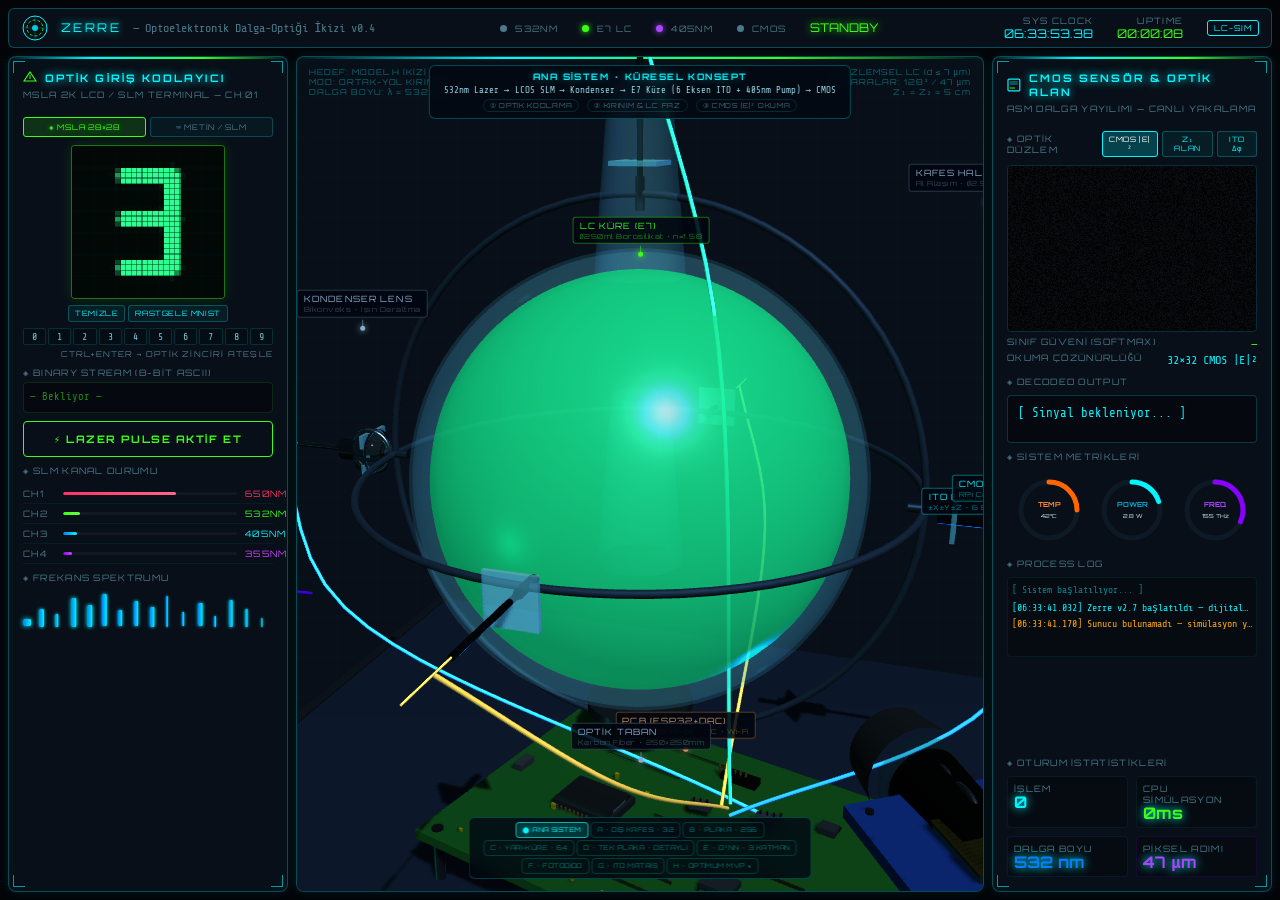
==== index.html @ 38918d10 "Release v0.4.0: ZERRE (Model H) wave-optics digital twin, PAT engine, and bilingual preprint" ====
<!DOCTYPE html>
<html lang="tr">
<head>
  <meta charset="UTF-8"/>
  <meta name="viewport" content="width=device-width, initial-scale=1.0"/>
  <title>ZERRE — Optofluidik AI İşlemci</title>

  <!-- Google Fonts -->
  <link rel="preconnect" href="https://fonts.googleapis.com"/>
  <link href="https://fonts.googleapis.com/css2?family=Orbitron:wght@400;500;700;900&family=Share+Tech+Mono&display=swap" rel="stylesheet"/>

  <!-- Three.js r128 — LOKAL -->
  <script src="js/three.min.js"></script>
  <!-- OrbitControls (Three.js eklentisi) -->
  <script>
    // OrbitControls — Three.js r128 uyumlu minimal sürüm (CDN yok, inline)
    // Kaynak: three.js/examples/js/controls/OrbitControls.js (lisans: MIT)
    THREE.OrbitControls=(function(){
      function OrbitControls(object,domElement){
        this.object=object;this.domElement=domElement;
        this.enabled=true;this.enableDamping=false;this.dampingFactor=0.05;
        this.minDistance=0;this.maxDistance=Infinity;this.enablePan=true;
        var scope=this,EPS=0.000001;
        var spherical=new THREE.Spherical(),sphericalDelta=new THREE.Spherical();
        var scale=1,panOffset=new THREE.Vector3(),zoomChanged=false;
        var rotateStart=new THREE.Vector2(),rotateEnd=new THREE.Vector2(),rotateDelta=new THREE.Vector2();
        var EPS2=0.000001;
        var target=new THREE.Vector3(),offset=new THREE.Vector3(),lastPosition=new THREE.Vector3(),lastQuaternion=new THREE.Quaternion();
        this.target=target;
        this.maxPolarAngle=Math.PI-EPS2;
        var quat=new THREE.Quaternion().setFromUnitVectors(object.up,new THREE.Vector3(0,1,0));
        var quatInverse=quat.clone().invert();
        var isMouseDown=false;
        domElement.addEventListener('mousedown',function(e){
          isMouseDown=true;
          rotateStart.set(e.clientX,e.clientY);
        });
        domElement.addEventListener('mousemove',function(e){
          if(!isMouseDown)return;
          rotateEnd.set(e.clientX,e.clientY);
          rotateDelta.subVectors(rotateEnd,rotateStart).multiplyScalar(0.005);
          sphericalDelta.theta-=rotateDelta.x;
          sphericalDelta.phi-=rotateDelta.y;
          rotateStart.copy(rotateEnd);
        });
        domElement.addEventListener('mouseup',function(){isMouseDown=false;});
        domElement.addEventListener('mouseleave',function(){isMouseDown=false;});
        domElement.addEventListener('touchstart',function(e){
          if(e.touches.length===1){isMouseDown=true;rotateStart.set(e.touches[0].clientX,e.touches[0].clientY);}
        },{passive:true});
        domElement.addEventListener('touchmove',function(e){
          if(!isMouseDown||e.touches.length!==1)return;
          rotateEnd.set(e.touches[0].clientX,e.touches[0].clientY);
          rotateDelta.subVectors(rotateEnd,rotateStart).multiplyScalar(0.005);
          sphericalDelta.theta-=rotateDelta.x;sphericalDelta.phi-=rotateDelta.y;
          rotateStart.copy(rotateEnd);
        },{passive:true});
        domElement.addEventListener('touchend',function(){isMouseDown=false;});
        domElement.addEventListener('wheel',function(e){
          e.preventDefault();
          scale*=e.deltaY>0?1.08:0.92;
        },{passive:false});
        this.update=function(){
          var position=scope.object.position;
          offset.copy(position).sub(target);
          offset.applyQuaternion(quat);
          spherical.setFromVector3(offset);
          if(scope.enableDamping){spherical.theta+=sphericalDelta.theta*scope.dampingFactor;spherical.phi+=sphericalDelta.phi*scope.dampingFactor;}
          else{spherical.theta+=sphericalDelta.theta;spherical.phi+=sphericalDelta.phi;}
          spherical.phi=Math.max(EPS,Math.min(scope.maxPolarAngle,spherical.phi));
          spherical.radius*=scale;
          spherical.radius=Math.max(scope.minDistance,Math.min(scope.maxDistance,spherical.radius));
          if(scope.enableDamping){sphericalDelta.theta*=(1-scope.dampingFactor);sphericalDelta.phi*=(1-scope.dampingFactor);}
          else{sphericalDelta.set(0,0,0);}
          scale=1;
          offset.setFromSpherical(spherical);
          offset.applyQuaternion(quatInverse);
          position.copy(target).add(offset);
          scope.object.lookAt(target);
          return false;
        };
        this.dispose=function(){};
      }
      return OrbitControls;
    })();
  </script>

  <!-- Anime.js 3.2.1 — LOKAL -->
  <script src="js/anime.min.js"></script>

  <!-- Kendi CSS -->
  <link rel="stylesheet" href="css/style.css?v=52"/>
</head>

<body>
  <!-- ════════════════════════════════════════════════════════
       ANA UYGULAMA KABI
  ═════════════════════════════════════════════════════════ -->
  <div id="app">

    <!-- ╔══════════════════════════════════════════════════╗
         ║              ÜST ÇUBUK (TOPBAR)                ║
         ╚══════════════════════════════════════════════════╝ -->
    <div id="topbar" style="opacity:0;">
      <!-- Sol: Logo -->
      <div class="flex items-center gap-3">
        <!-- Logo SVG -->
        <svg width="28" height="28" viewBox="0 0 28 28">
          <circle cx="14" cy="14" r="12" fill="none" stroke="#00f5ff" stroke-width="1"/>
          <circle cx="14" cy="14" r="8"  fill="none" stroke="#39ff14" stroke-width="0.8" stroke-dasharray="3 2"/>
          <circle cx="14" cy="14" r="3"  fill="#00f5ff" opacity="0.8"/>
          <line x1="2" y1="14" x2="26" y2="14" stroke="#00f5ff" stroke-width="0.5" opacity="0.4"/>
          <line x1="14" y1="2" x2="14" y2="26" stroke="#00f5ff" stroke-width="0.5" opacity="0.4"/>
        </svg>
        <span class="font-hud text-neonC text-xs tracking-widest" style="text-shadow:0 0 8px #00f5ff;">
          ZERRE
        </span>
        <span class="font-mono text-xs" style="color:#4a7a8a;">— Optoelektronik Dalga-Optiği İkizi v0.4</span>
      </div>

      <!-- Orta: Sistem Durumu -->
      <div class="flex items-center gap-6">
        <div class="flex items-center gap-2">
          <span class="status-dot active" id="status-slm"></span>
          <span class="hud-label">532nm</span>
        </div>
        <div class="flex items-center gap-2">
          <span class="status-dot active"></span>
          <span class="hud-label">E7 LC</span>
        </div>
        <div class="flex items-center gap-2">
          <span class="status-dot" style="background:#aa44ff;box-shadow:0 0 6px #aa44ff;"></span>
          <span class="hud-label">405nm</span>
        </div>
        <div class="flex items-center gap-2">
          <span class="status-dot active" id="status-cmos"></span>
          <span class="hud-label">CMOS</span>
        </div>
        <span class="font-hud text-xs" style="color:#39ff14; text-shadow:0 0 8px #39ff14;" id="status-text">STANDBY</span>
      </div>

      <!-- Sağ: Saat & Uptime -->
      <div class="flex items-center gap-6">
        <div class="text-right">
          <div class="hud-label">SYS CLOCK</div>
          <div class="font-hud text-xs text-neonC" id="sys-time">--:--:--.--</div>
        </div>
        <div class="text-right">
          <div class="hud-label">UPTIME</div>
          <div class="font-hud text-xs" style="color:#39ff14;" id="uptime">00:00:00</div>
        </div>
        <div class="kbd-indicator text-neonC" id="sim-badge">LC-SIM</div>
      </div>
    </div><!-- /topbar -->


    <!-- ╔══════════════════════════════════════════════════╗
         ║           SOL PANEL — GİRİŞ / INPUT            ║
         ╚══════════════════════════════════════════════════╝ -->
    <div id="left-panel" class="panel">
      <div class="corner-deco tl"></div><div class="corner-deco tr"></div>
      <div class="corner-deco bl"></div><div class="corner-deco br"></div>

      <!-- ── Başlık ── -->
      <div class="ui-card" style="opacity:0;">
        <div class="flex items-center gap-2 mb-1">
          <svg width="14" height="14" viewBox="0 0 14 14">
            <polygon points="7,1 13,10 1,10" fill="none" stroke="#39ff14" stroke-width="1.2"/>
            <line x1="7" y1="4" x2="7" y2="8" stroke="#39ff14" stroke-width="1"/>
          </svg>
          <span class="hud-title">Optik Giriş Kodlayıcı</span>
        </div>
        <div class="hud-label">mSLA 2K LCD / SLM TERMINAL — CH:01</div>
        <div class="laser-line-ui mt-2" id="laser-line-left" style="opacity:0;"></div>
      </div>

      <!-- ── mSLA 28×28 Çizim & Metin Giriş Alanı ── -->
      <div class="ui-card" style="opacity:0;">
        <div class="mode-tabs">
          <button class="mode-tab active" data-mode="lcd" onclick="ZerreApp.setInputMode('lcd')">◈ mSLA 28×28</button>
          <button class="mode-tab" data-mode="text" onclick="ZerreApp.setInputMode('text')">⌨ METİN / SLM</button>
        </div>

        <!-- Sekme 1: 28×28 mSLA LCD Rakam Çizim Matrisi -->
        <div id="lcd-mode-box">
          <div class="lcd-pad-wrap">
            <canvas id="lcd-canvas" width="140" height="140" title="Fareyle rakam çizin"></canvas>
            <div class="mini-btn-row">
              <button class="mini-btn" onclick="ZerreApp.clearPad()">TEMİZLE</button>
              <button class="mini-btn" onclick="ZerreApp.loadSampleDigit(null)">RASTGELE MNIST</button>
            </div>
            <div class="digit-grid" title="Gerçek MNIST test örneği yükle">
              <button class="digit-btn" onclick="ZerreApp.loadSampleDigit(0)">0</button>
              <button class="digit-btn" onclick="ZerreApp.loadSampleDigit(1)">1</button>
              <button class="digit-btn" onclick="ZerreApp.loadSampleDigit(2)">2</button>
              <button class="digit-btn" onclick="ZerreApp.loadSampleDigit(3)">3</button>
              <button class="digit-btn" onclick="ZerreApp.loadSampleDigit(4)">4</button>
              <button class="digit-btn" onclick="ZerreApp.loadSampleDigit(5)">5</button>
              <button class="digit-btn" onclick="ZerreApp.loadSampleDigit(6)">6</button>
              <button class="digit-btn" onclick="ZerreApp.loadSampleDigit(7)">7</button>
              <button class="digit-btn" onclick="ZerreApp.loadSampleDigit(8)">8</button>
              <button class="digit-btn" onclick="ZerreApp.loadSampleDigit(9)">9</button>
            </div>
          </div>
        </div>

        <!-- Sekme 2: Klasik Metin / SLM Girişi -->
        <div id="text-mode-box" style="display:none;">
          <div class="hud-label mb-2">▶ VERİ PAKETİ / UTF-8 STREAM</div>
          <textarea
            id="prompt-input"
            class="terminal-area"
            rows="5"
            placeholder="Veriyi buraya girin... (Ctrl+Enter ile gönder)"
            spellcheck="false"
          ></textarea>
        </div>
        <div class="hud-label mt-1 text-right" style="font-size:0.5rem;">Ctrl+Enter → Optik Zinciri Ateşle</div>
      </div>

      <!-- ── Binary Çıktı ── -->
      <div class="ui-card" style="opacity:0;">
        <div class="hud-label mb-1">◈ BINARY STREAM (8-BİT ASCII)</div>
        <div class="binary-stream" id="binary-output">— Bekliyor —</div>
      </div>

      <!-- ── Ateşle Butonu ── -->
      <div class="ui-card" style="opacity:0;">
        <button class="btn-fire" id="fire-btn">
          <span>⚡ LAZER PULSE AKTİF ET</span>
        </button>
      </div>

      <!-- ── Kanal Durumu ── -->
      <div class="ui-card" style="opacity:0;">
        <div class="hud-label mb-2">◈ SLM KANAL DURUMU</div>
        <div id="channel-list">
          <!-- CH 1 — Kırmızı -->
          <div class="channel-row">
            <span class="hud-label" style="width:32px;">CH1</span>
            <div class="channel-bar-wrap">
              <div class="channel-bar-fill" style="width:0%;background:linear-gradient(90deg,#ff3366,#ff6688);"></div>
            </div>
            <span class="hud-label" style="width:28px; text-align:right; color:#ff3366;">650nm</span>
          </div>
          <!-- CH 2 — Yeşil -->
          <div class="channel-row">
            <span class="hud-label" style="width:32px;">CH2</span>
            <div class="channel-bar-wrap">
              <div class="channel-bar-fill" style="width:0%;background:linear-gradient(90deg,#39ff14,#66ff44);"></div>
            </div>
            <span class="hud-label" style="width:28px; text-align:right; color:#39ff14;">532nm</span>
          </div>
          <!-- CH 3 — Mavi -->
          <div class="channel-row">
            <span class="hud-label" style="width:32px;">CH3</span>
            <div class="channel-bar-wrap">
              <div class="channel-bar-fill" style="width:0%;background:linear-gradient(90deg,#0080ff,#00f5ff);"></div>
            </div>
            <span class="hud-label" style="width:28px; text-align:right; color:#00f5ff;">405nm</span>
          </div>
          <!-- CH 4 — Mor -->
          <div class="channel-row">
            <span class="hud-label" style="width:32px;">CH4</span>
            <div class="channel-bar-wrap">
              <div class="channel-bar-fill" style="width:0%;background:linear-gradient(90deg,#8800ff,#cc44ff);"></div>
            </div>
            <span class="hud-label" style="width:28px; text-align:right; color:#cc44ff;">355nm</span>
          </div>
        </div>
      </div><!-- /kanal -->

      <!-- ── Dalga Barları (EQ) ── -->
      <div class="ui-card" style="opacity:0;">
        <div class="hud-label mb-2">◈ FREKANS SPEKTRUMU</div>
        <div class="flex gap-1 items-end" style="height:36px;">
          <!-- 16 adet wave bar -->
          <div class="wave-bar flex-1" style="height:20%;"></div>
          <div class="wave-bar flex-1" style="height:50%;"></div>
          <div class="wave-bar flex-1" style="height:35%;"></div>
          <div class="wave-bar flex-1" style="height:80%;"></div>
          <div class="wave-bar flex-1" style="height:60%;"></div>
          <div class="wave-bar flex-1" style="height:90%;"></div>
          <div class="wave-bar flex-1" style="height:45%;"></div>
          <div class="wave-bar flex-1" style="height:70%;"></div>
          <div class="wave-bar flex-1" style="height:55%;"></div>
          <div class="wave-bar flex-1" style="height:85%;"></div>
          <div class="wave-bar flex-1" style="height:40%;"></div>
          <div class="wave-bar flex-1" style="height:65%;"></div>
          <div class="wave-bar flex-1" style="height:30%;"></div>
          <div class="wave-bar flex-1" style="height:75%;"></div>
          <div class="wave-bar flex-1" style="height:50%;"></div>
          <div class="wave-bar flex-1" style="height:25%;"></div>
        </div>
      </div><!-- /wave bars -->

    </div><!-- /left-panel -->


    <!-- ╔══════════════════════════════════════════════════╗
         ║         MERKEZ SAHNE — THREE.JS                ║
         ╚══════════════════════════════════════════════════╝ -->
    <div id="center-stage" class="panel" style="opacity:0;">

      <!-- Three.js renderer buraya eklenir (scene.js içinden) -->

      <!-- Aktif Senaryo ve Optik Sinyal Akışı Şeridi -->
      <div id="stage-banner">
        <div id="stage-banner-title">ANA SİSTEM · KÜRESEL KONSEPT</div>
        <div id="stage-banner-flow">532nm Lazer → LCOS SLM → Kondenser → E7 Küre (6 Eksen ITO + 405nm Pump) → CMOS</div>
        <div class="pipeline-steps">
          <span class="pipe-step" id="stage-step-1">① OPTİK KODLAMA</span>
          <span class="pipe-step" id="stage-step-2">② KIRINIM &amp; LC FAZ</span>
          <span class="pipe-step" id="stage-step-3">③ CMOS |E|² OKUMA</span>
        </div>
      </div>

      <!-- HUD Katmanları -->
      <div class="scene-hud top-left">
        <div>HEDEF: MODEL H İKİZİ</div>
        <div>MOD: ORTAK-YOL KIRINIM</div>
        <div>DALGA BOYU: λ = 532 nm</div>
      </div>
      <div class="scene-hud top-right">
        <div>DÜZLEMSEL LC (d ≤ 7 µm)</div>
        <div>İZGARALAR: 128² / 47 µm</div>
        <div>Z₁ = Z₂ = 5 cm</div>
      </div>
      <div class="scene-hud bot-left">
        <div>⬤ 532nm INPUT  ← [LC-FLASK] →  OUTPUT ⬤</div>
        <div style="color:#aa44ff;">▲ 405nm PUMP (Freedericksz)</div>
        <div style="color:#39ff14;">SLM → [E7 LC] → CMOS</div>
      </div>
      <div class="scene-hud bot-right">
        <div>CAM: ORBIT FREE</div>
        <div>FPS: — </div>
      </div>

      <!-- Çarpraz çizgi dekor -->
      <svg style="position:absolute;top:0;left:0;width:100%;height:100%;pointer-events:none;opacity:0.07;" xmlns="http://www.w3.org/2000/svg">
        <defs>
          <pattern id="grid" width="40" height="40" patternUnits="userSpaceOnUse">
            <path d="M 40 0 L 0 0 0 40" fill="none" stroke="#00f5ff" stroke-width="0.5"/>
          </pattern>
        </defs>
        <rect width="100%" height="100%" fill="url(#grid)"/>
      </svg>

      <!-- Bileşen Etiket Katmanı -->
      <div id="label-layer"></div>
      <button id="label-toggle" onclick="ZerreScene.toggleLabels()">ETİKETLER ⊙</button>

      <!-- ── Elektrot Öneri Seçici ── -->
      <div id="proposal-panel">
        <button class="prop-btn active" onclick="ZerreScene.setProposal(0)">⬤ ANA SİSTEM</button>
        <button class="prop-btn"        onclick="ZerreScene.setProposal(1)">A · DIŞ KAFES · 32</button>
        <button class="prop-btn"        onclick="ZerreScene.setProposal(2)">B · PLAKA · 256</button>
        <button class="prop-btn"        onclick="ZerreScene.setProposal(3)">C · YARI-KÜRE · 64</button>
        <button class="prop-btn"        onclick="ZerreScene.setProposal(4)">D · TEK PLAKA · DETAYLI</button>
        <button class="prop-btn"        onclick="ZerreScene.setProposal(5)">E · D²NN · 3 KATMAN</button>
        <button class="prop-btn"        onclick="ZerreScene.setProposal(6)">F · FOTODİOD</button>
        <button class="prop-btn"        onclick="ZerreScene.setProposal(7)">G · ITO MATRİS</button>
        <button class="prop-btn"        onclick="ZerreScene.setProposal(8)">H · OPTİMUM MVP ★</button>
      </div>

      <!-- ── Aktif Öneri Bilgi Kartı ── -->
      <div id="proposal-info" style="opacity:0; pointer-events:none;">

        <!-- Kart A -->
        <div class="prop-info-card" style="display:none;">
          <div class="prop-info-title">ÖNERİ A — Dış Kafes Dizisi</div>
          <div class="prop-info-row">
            <span class="prop-info-key">Elektrot Sayısı</span>
            <span class="prop-info-val v-cyan">32 — Fibonacci Dizilimi</span>
          </div>
          <div class="prop-info-row">
            <span class="prop-info-key">Malzeme</span>
            <span class="prop-info-val">ITO Kaplı Cam Çubuk</span>
          </div>
          <div class="prop-info-row">
            <span class="prop-info-key">Uzaklık</span>
            <span class="prop-info-val">r = 2.85 (küre dışı)</span>
          </div>
          <div class="prop-info-row">
            <span class="prop-info-key">Avantaj</span>
            <span class="prop-info-val v-green">Küreyi değiştirmez</span>
          </div>
          <div class="prop-info-row">
            <span class="prop-info-key">Alan Verimliliği</span>
            <span class="prop-info-val v-orange">~%40 (hava boşluğu)</span>
          </div>
          <div class="prop-info-row">
            <span class="prop-info-key">Üretim</span>
            <span class="prop-info-val v-green">Hemen uygulanabilir</span>
          </div>
        </div>

        <!-- Kart B -->
        <div class="prop-info-card" style="display:none;">
          <div class="prop-info-title">ÖNERİ B — Düzlem Paralel Plaka</div>
          <div class="prop-info-row">
            <span class="prop-info-key">Elektrot Sayısı</span>
            <span class="prop-info-val v-cyan">256 — 16×16 Matris</span>
          </div>
          <div class="prop-info-row">
            <span class="prop-info-key">Teknoloji</span>
            <span class="prop-info-val">ITO Sputter · LCD Fabrikasyonu</span>
          </div>
          <div class="prop-info-row">
            <span class="prop-info-key">LC Boşluğu</span>
            <span class="prop-info-val">7 mm — Glass Spacer</span>
          </div>
          <div class="prop-info-row">
            <span class="prop-info-key">Avantaj</span>
            <span class="prop-info-val v-green">Üretilebilir · Test edilmiş</span>
          </div>
          <div class="prop-info-row">
            <span class="prop-info-key">Dezavantaj</span>
            <span class="prop-info-val v-orange">3D optik kaos azalır</span>
          </div>
          <div class="prop-info-row">
            <span class="prop-info-key">Hedef</span>
            <span class="prop-info-val v-green">Faz 1 prototip</span>
          </div>
        </div>

        <!-- Kart C -->
        <div class="prop-info-card" style="display:none;">
          <div class="prop-info-title">ÖNERİ C — Yarı-Küre Kase</div>
          <div class="prop-info-row">
            <span class="prop-info-key">Elektrot Sayısı</span>
            <span class="prop-info-val v-cyan">64 — 8×8 Alt Matris</span>
          </div>
          <div class="prop-info-row">
            <span class="prop-info-key">Çerçeve</span>
            <span class="prop-info-val">Flex PCB Şerit</span>
          </div>
          <div class="prop-info-row">
            <span class="prop-info-key">Üst Referans</span>
            <span class="prop-info-val">Düz ITO Cam</span>
          </div>
          <div class="prop-info-row">
            <span class="prop-info-key">Avantaj</span>
            <span class="prop-info-val v-green">3D + Piksel Hibrit</span>
          </div>
          <div class="prop-info-row">
            <span class="prop-info-key">Optik Kaos</span>
            <span class="prop-info-val v-green">Korunuyor</span>
          </div>
          <div class="prop-info-row">
            <span class="prop-info-key">Hedef</span>
            <span class="prop-info-val v-green">Faz 2 — En iyi uzlaşma</span>
          </div>
        </div>

        <!-- Kart D -->
        <div class="prop-info-card" style="display:none;">
          <div class="prop-info-title">ÖNERİ D — Tek Plaka Detaylı</div>
          <div class="prop-info-row">
            <span class="prop-info-key">Alt Cam</span>
            <span class="prop-info-val v-cyan">Borofloat 33 · 70×70×1.1mm</span>
          </div>
          <div class="prop-info-row">
            <span class="prop-info-key">ITO Kaplama</span>
            <span class="prop-info-val v-cyan">100nm Sputter · 16×16 Matris</span>
          </div>
          <div class="prop-info-row">
            <span class="prop-info-key">LC Katmanı</span>
            <span class="prop-info-val v-green">Merck E7 · 7μm · Δn=0.225</span>
          </div>
          <div class="prop-info-row">
            <span class="prop-info-key">Hizalama</span>
            <span class="prop-info-val">Nissan SE-7492 · 50nm PI</span>
          </div>
          <div class="prop-info-row">
            <span class="prop-info-key">Spacer</span>
            <span class="prop-info-val">SiO₂ Boncuk · Ø7μm</span>
          </div>
          <div class="prop-info-row">
            <span class="prop-info-key">Sürücü</span>
            <span class="prop-info-val v-copper">ESP32 + MCP4728×4 · I²C</span>
          </div>
          <div class="prop-info-row">
            <span class="prop-info-key">Maliyet</span>
            <span class="prop-info-val v-green">∼300 USD · Faz 1</span>
          </div>
        </div>

        <!-- Kart E -->
        <div class="prop-info-card" style="display:none;">
          <div class="prop-info-title">ÖNERİ E — Çok Katmanlı D²NN</div>
          <div class="prop-info-row">
            <span class="prop-info-key">Katman Sayısı</span>
            <span class="prop-info-val v-cyan">3 × LC Plaka · 256 px/kat</span>
          </div>
          <div class="prop-info-row">
            <span class="prop-info-key">Fresnel Aralık</span>
            <span class="prop-info-val">30mm · z=d²/λ · λ=532nm</span>
          </div>
          <div class="prop-info-row">
            <span class="prop-info-key">Toplam Piksel</span>
            <span class="prop-info-val v-cyan">768 Bağımsız Ağırlık</span>
          </div>
          <div class="prop-info-row">
            <span class="prop-info-key">Giriş</span>
            <span class="prop-info-val">532nm Nd:YAG · SLM Maskel</span>
          </div>
          <div class="prop-info-row">
            <span class="prop-info-key">Hedef Görev</span>
            <span class="prop-info-val v-green">CIFAR-10 · %80+ Doğruluk</span>
          </div>
          <div class="prop-info-row">
            <span class="prop-info-key">Eğitim</span>
            <span class="prop-info-val">Pertürbasyon · Donanım</span>
          </div>
          <div class="prop-info-row">
            <span class="prop-info-key">Maliyet</span>
            <span class="prop-info-val v-green">∼700 USD · Faz 2</span>
          </div>
        </div>

        <!-- Kart F -->
        <div class="prop-info-card" style="display:none;">
          <div class="prop-info-title">ÖNERİ F — Fotodiod Adreslemeli Küre</div>
          <div class="prop-info-row">
            <span class="prop-info-key">Adres Yöntemi</span>
            <span class="prop-info-val v-violet">805nm IR Galvo · Dış Yüzey → 32 Si Diyot</span>
          </div>
          <div class="prop-info-row">
            <span class="prop-info-key">Galvo Hızı</span>
            <span class="prop-info-val v-green">32 px → 3.2ms · LC(50ms) hâlâ yavaş</span>
          </div>
          <div class="prop-info-row">
            <span class="prop-info-key">Faz 2 Alternatif</span>
            <span class="prop-info-val v-cyan">VCSEL ×32 · Paralel · Hareketli Parça Yok</span>
          </div>
          <div class="prop-info-row">
            <span class="prop-info-key">Fotodiod</span>
            <span class="prop-info-val v-violet">Si · ×4 Seri · ~2V_oc · 805nm · ×32</span>
          </div>
          <div class="prop-info-row">
            <span class="prop-info-key">Hold Sorunu</span>
            <span class="prop-info-val v-orange">Lazer geçince V düşer → LC kararsız</span>
          </div>
          <div class="prop-info-row">
            <span class="prop-info-key">Çözüm</span>
            <span class="prop-info-val v-green">10nF tutaç kap. · τ=500ms · LC=10ms</span>
          </div>
          <div class="prop-info-row">
            <span class="prop-info-key">ITO Yama</span>
            <span class="prop-info-val v-cyan">İç Yüzey · 100nm · Per Fotodiod</span>
          </div>
          <div class="prop-info-row">
            <span class="prop-info-key">GND</span>
            <span class="prop-info-val v-green">Alt Yarım Küre · Homojen ITO</span>
          </div>
          <div class="prop-info-row">
            <span class="prop-info-key">Sinyal Lazeri</span>
            <span class="prop-info-val v-green">532nm Nd:YAG · Alttan · Veri Işını</span>
          </div>
          <div class="prop-info-row">
            <span class="prop-info-key">Avantaj</span>
            <span class="prop-info-val v-green">Tel Yok · Kablosuz LC Sürücü</span>
          </div>
          <div class="prop-info-row">
            <span class="prop-info-key">Hedef</span>
            <span class="prop-info-val v-cyan">Faz 3 — Devre-Dışı Kontrol</span>
          </div>
        </div>

        <!-- Kart G -->
        <div class="prop-info-card" style="display:none;">
          <div class="prop-info-title">ÖNERİ G — ITO Izgara Matrisi</div>
          <div class="prop-info-row">
            <span class="prop-info-key">Grid Boyutu</span>
            <span class="prop-info-val v-cyan">16×16 = 256 Piksel · 32 Hat</span>
          </div>
          <div class="prop-info-row">
            <span class="prop-info-key">LC Kontrol</span>
            <span class="prop-info-val v-violet">Doğrudan Elektrik · ITO Kesiştirme</span>
          </div>
          <div class="prop-info-row">
            <span class="prop-info-key">Güncelleme</span>
            <span class="prop-info-val v-green">~40μs · 32 Kanal Paralel SPI</span>
          </div>
          <div class="prop-info-row">
            <span class="prop-info-key">DAC</span>
            <span class="prop-info-val v-cyan">AD5370 · 40 Kanal · 16-bit · ±10V</span>
          </div>
          <div class="prop-info-row">
            <span class="prop-info-key">MCU</span>
            <span class="prop-info-val">STM32F4 · USB-CDC · JSON API</span>
          </div>
          <div class="prop-info-row">
            <span class="prop-info-key">Crosstalk</span>
            <span class="prop-info-val v-orange">%5 → 1/4 Bias ile %0.5</span>
          </div>
          <div class="prop-info-row">
            <span class="prop-info-key">Maks Grid (DIY)</span>
            <span class="prop-info-val v-green">32×32 = 1.024 px · El Yapımı</span>
          </div>
          <div class="prop-info-row">
            <span class="prop-info-key">Maks Grid (PCB)</span>
            <span class="prop-info-val v-cyan">64×64 = 4.096 px · Lazer Kesim</span>
          </div>
          <div class="prop-info-row">
            <span class="prop-info-key">Eğitim</span>
            <span class="prop-info-val v-green">SPSA · δ(256) · 205μs transfer</span>
          </div>
          <div class="prop-info-row">
            <span class="prop-info-key">Maliyet</span>
            <span class="prop-info-val v-green">~350 USD · Faz 2 MVP</span>
          </div>
        </div>

        <!-- Kart H — Optimum MVP (Sentez v0.2) -->
        <div class="prop-info-card" style="display:none;">
          <div class="prop-info-title">ÖNERİ H — Optimum MVP ★ Sentez</div>
          <div class="prop-info-row">
            <span class="prop-info-key">Konsept</span>
            <span class="prop-info-val v-cyan">İnce Hücre + mSLA Giriş · Ortak-Yol Hibrit</span>
          </div>
          <div class="prop-info-row">
            <span class="prop-info-key">Giriş (SLM Yerine)</span>
            <span class="prop-info-val v-green">mSLA 2K Mono LCD 5.5" · ~40 USD · 60Hz HDMI</span>
          </div>
          <div class="prop-info-row">
            <span class="prop-info-key">Ağırlık Katmanı</span>
            <span class="prop-info-val v-cyan">Aktif ITO/PWM veya 2. mSLA TFT-LCD (Sıfır Crosstalk)</span>
          </div>
          <div class="prop-info-row">
            <span class="prop-info-key">Alt-Pleshko Notu</span>
            <span class="prop-info-val v-orange">Pasif 16×16 RMS oranı ≤1.29 → Aktif Sürüş Şart</span>
          </div>
          <div class="prop-info-row">
            <span class="prop-info-key">Okuma</span>
            <span class="prop-info-val v-cyan">RPi Cam3 12MP · |E|² + Hibrit MLP Kafa</span>
          </div>
          <div class="prop-info-row">
            <span class="prop-info-key">Eğitim</span>
            <span class="prop-info-val v-violet">PAT (Wirtinger Adjoint / PyTorch) + SPSA Yedek</span>
          </div>
          <div class="prop-info-row">
            <span class="prop-info-key">Neden Küre Yok</span>
            <span class="prop-info-val v-orange">Nematik saçılma 15–40 dB/cm · 7μm'de sorun yok</span>
          </div>
          <div class="prop-info-row">
            <span class="prop-info-key">Simülasyon</span>
            <span class="prop-info-val v-green">MNIST %94,37 ± 0,84 (3 tohum, sim.)</span>
          </div>
          <div class="prop-info-row">
            <span class="prop-info-key">Maliyet</span>
            <span class="prop-info-val v-green">784–959 USD (%25 pay dahil)</span>
          </div>
        </div>

      </div><!-- /proposal-info -->

      <!-- Processing Durumu Rozeti (Sahneyi kapatmadan üstte görünür) -->
      <div id="processing-overlay">
        <div class="spinner-ring"></div>
        <div class="font-hud" style="font-size:0.54rem; color:#39ff14; letter-spacing:0.18em;">
          OPTİK HESAPLAMA AKTİF
        </div>
      </div>
    </div><!-- /center-stage -->


    <!-- ╔══════════════════════════════════════════════════╗
         ║          SAĞ PANEL — ÇIKIŞ / OUTPUT            ║
         ╚══════════════════════════════════════════════════╝ -->
    <div id="right-panel" class="panel">
      <div class="corner-deco tl"></div><div class="corner-deco tr"></div>
      <div class="corner-deco bl"></div><div class="corner-deco br"></div>

      <!-- ── Başlık ── -->
      <div class="ui-card" style="opacity:0;">
        <div class="flex items-center gap-2 mb-1">
          <svg width="14" height="14" viewBox="0 0 14 14">
            <rect x="1" y="1" width="12" height="12" rx="1" fill="none" stroke="#00f5ff" stroke-width="1.2"/>
            <rect x="3" y="3" width="8"  height="4" rx="0.5" fill="#00f5ff" opacity="0.3"/>
            <rect x="3" y="9" width="5"  height="2" rx="0.5" fill="#39ff14" opacity="0.5"/>
          </svg>
          <span class="hud-title">CMOS Sensör & Optik Alan</span>
        </div>
        <div class="hud-label">ASM DALGA YAYILIMI — CANLI YAKALAMA</div>
        <div class="laser-line-ui mt-2" id="laser-line-right" style="opacity:0; transform-origin:right;"></div>
      </div>

      <!-- ── Speckle Pattern / ASM Alan Haritası ── -->
      <div class="ui-card" style="opacity:0;">
        <div class="flex justify-between items-center mb-2">
          <span class="hud-label">◈ OPTİK DÜZLEM</span>
          <div class="flex gap-1">
            <button class="mini-btn speckle-view-btn active" onclick="ZerreApp.setSpeckleView('cmos', this)">CMOS |E|²</button>
            <button class="mini-btn speckle-view-btn" onclick="ZerreApp.setSpeckleView('diffract', this)">Z₁ ALAN</button>
            <button class="mini-btn speckle-view-btn" onclick="ZerreApp.setSpeckleView('phase', this)">ITO Δφ</button>
          </div>
        </div>
        <canvas id="speckle-canvas"></canvas>
        <div class="flex justify-between mt-1">
          <span class="hud-label">SINIF GÜVENİ (SOFTMAX)</span>
          <span class="font-mono text-xs" style="color:#39ff14;" id="speckle-corr">—</span>
        </div>
        <div class="flex justify-between">
          <span class="hud-label">OKUMA ÇÖZÜNÜRLÜĞÜ</span>
          <span class="font-mono text-xs" style="color:#00f5ff;">32×32 CMOS |E|²</span>
        </div>
      </div>

      <!-- ── Decoded Text ── -->
      <div class="ui-card" style="opacity:0;">
        <div class="hud-label mb-2">◈ DECODED OUTPUT</div>
        <div class="decoded-output glitch-target" id="decoded-output">
          [ Sinyal bekleniyor... ]
        </div>
      </div>

      <!-- ── Metrikler: Sıcaklık + Güç ── -->
      <div class="ui-card" style="opacity:0;">
        <div class="hud-label mb-3">◈ SİSTEM METRİKLERİ</div>
        <div class="flex justify-around">

          <!-- Sıcaklık Gauge -->
          <div class="gauge-ring text-center">
            <svg width="72" height="72" viewBox="0 0 72 72">
              <!-- Arka halka -->
              <circle cx="36" cy="36" r="28" fill="none" stroke="#0d1a26" stroke-width="5"/>
              <!-- Dolgu halkası -->
              <circle id="gauge-temp" cx="36" cy="36" r="28"
                fill="none" stroke="#ff6600" stroke-width="5"
                stroke-linecap="round"
                transform="rotate(-90 36 36)"
                style="stroke-dasharray:176; stroke-dashoffset:176; transition:stroke-dashoffset 0.5s;"/>
              <!-- Merkez metin -->
              <text x="36" y="33" text-anchor="middle" font-family="Orbitron" font-size="7" fill="#ff8833" font-weight="700">TEMP</text>
              <text x="36" y="44" text-anchor="middle" font-family="Orbitron" font-size="5.5" fill="#e0f7ff" id="temp-value">25°C</text>
            </svg>
          </div>

          <!-- Güç Gauge -->
          <div class="gauge-ring text-center">
            <svg width="72" height="72" viewBox="0 0 72 72">
              <circle cx="36" cy="36" r="28" fill="none" stroke="#0d1a26" stroke-width="5"/>
              <circle id="gauge-power" cx="36" cy="36" r="28"
                fill="none" stroke="#00f5ff" stroke-width="5"
                stroke-linecap="round"
                transform="rotate(-90 36 36)"
                style="stroke-dasharray:176; stroke-dashoffset:176; transition:stroke-dashoffset 0.5s;"/>
              <text x="36" y="33" text-anchor="middle" font-family="Orbitron" font-size="7" fill="#00aacc" font-weight="700">POWER</text>
              <text x="36" y="44" text-anchor="middle" font-family="Orbitron" font-size="5.5" fill="#e0f7ff" id="power-value">0.10 W</text>
            </svg>
          </div>

          <!-- Frekans Göstergesi -->
          <div class="gauge-ring text-center">
            <svg width="72" height="72" viewBox="0 0 72 72">
              <circle cx="36" cy="36" r="28" fill="none" stroke="#0d1a26" stroke-width="5"/>
              <circle cx="36" cy="36" r="28"
                fill="none" stroke="#8800ff" stroke-width="5"
                stroke-linecap="round"
                transform="rotate(-90 36 36)"
                style="stroke-dasharray:176; stroke-dashoffset:120;"/>
              <text x="36" y="33" text-anchor="middle" font-family="Orbitron" font-size="7" fill="#aa44ff" font-weight="700">FREQ</text>
              <text x="36" y="44" text-anchor="middle" font-family="Orbitron" font-size="5.5" fill="#e0f7ff" id="freq-value">563.5 THz</text>
            </svg>
          </div>
        </div><!-- /gauges flex -->
      </div><!-- /metrikler -->

      <!-- ── İşlem Logu ── -->
      <div class="ui-card" style="opacity:0; flex:1;">
        <div class="hud-label mb-2">◈ PROCESS LOG</div>
        <div id="process-log"
          style="font-family:'Share Tech Mono',monospace; font-size:0.6rem; color:#4a7a8a;
                 line-height:1.8; min-height:80px; overflow-y:auto;
                 padding:4px; background:#00000040; border-radius:4px;
                 border:1px solid #00f5ff11;">
          <div style="color:#00f5ff88;">[ Sistem başlatılıyor... ]</div>
        </div>
      </div>

      <!-- ── Hızlı İstatistikler ── -->
      <div class="ui-card" style="opacity:0;">
        <div class="hud-label mb-2">◈ OTURUM İSTATİSTİKLERİ</div>
        <div class="grid grid-cols-2 gap-2">
          <div style="background:#00000040; border:1px solid #00f5ff11; border-radius:4px; padding:6px;">
            <div class="hud-label">İŞLEM</div>
            <div class="metric-value" id="stat-count" style="font-size:1rem;">0</div>
          </div>
          <div style="background:#00000040; border:1px solid #00f5ff11; border-radius:4px; padding:6px;">
            <div class="hud-label">CPU SİMÜLASYON</div>
            <div class="metric-value" id="stat-latency" style="font-size:1rem; color:#39ff14;">0ms</div>
          </div>
          <div style="background:#00000040; border:1px solid #0080ff22; border-radius:4px; padding:6px;">
            <div class="hud-label">DALGA BOYU</div>
            <div class="metric-value" style="font-size:1rem; color:#0080ff;">532 nm</div>
          </div>
          <div style="background:#00000040; border:1px solid #8800ff22; border-radius:4px; padding:6px;">
            <div class="hud-label">PİKSEL ADIMI</div>
            <div class="metric-value" style="font-size:1rem; color:#aa44ff;">47 µm</div>
          </div>
        </div>
      </div>

    </div><!-- /right-panel -->

  </div><!-- /app -->

  <!-- ─────────────────────────────────────────────────────
       Kendi JS Modülleri — Sırayla yükle
  ───────────────────────────────────────────────────────── -->
  <!-- cache-buster: v52 -->
  <script>
    window.onerror = function(msg, src, line) {
      var d = document.getElementById('__err_overlay');
      if (!d) {
        d = document.createElement('div');
        d.id = '__err_overlay';
        d.style.cssText = 'position:fixed;top:0;left:0;right:0;background:#c00;color:#fff;font:11px monospace;padding:6px;z-index:99999;white-space:pre-wrap;';
        document.body.appendChild(d);
      }
      d.textContent += '[HATA] ' + msg + ' (' + (src||'').split('/').pop() + ':' + line + ')\n';
    };
  </script>
  <script src="js/scene-hardware.js?v=52"></script>
  <script src="js/scene-ito.js?v=52"></script>
  <script src="js/scene-proposals.js?v=52"></script>
  <script src="js/scene.js?v=52"></script>
  <script src="js/speckle.js?v=52"></script>
  <script src="js/ui.js?v=52"></script>
  <script src="js/app.js?v=52"></script>

  <!-- ─────────────────────────────────────────────────────
       Ek: Sahne FPS Sayacı
  ───────────────────────────────────────────────────────── -->
  <script>
    let _fpsFrames = 0, _fpsLast = performance.now();
    function _countFPS() {
      _fpsFrames++;
      const now = performance.now();
      if (now - _fpsLast >= 1000) {
        const fpsTxt = document.querySelector('.scene-hud.bot-right div:last-child');
        if (fpsTxt) fpsTxt.textContent = 'FPS: ' + _fpsFrames;
        _fpsFrames = 0;
        _fpsLast = now;
      }
      requestAnimationFrame(_countFPS);
    }
    requestAnimationFrame(_countFPS);
  </script>

</body>
</html>
---- css/style.css ----
/* ============================================================
   ZERRE — Optofluidic AI Processor Dashboard
   Custom Stylesheet (Tailwind ile birlikte kullanılır)
   ============================================================ */

/* Google Fonts — Orbitron + Share Tech Mono */
@import url('https://fonts.googleapis.com/css2?family=Orbitron:wght@400;500;700;900&family=Share+Tech+Mono&display=swap');

/* ─── CSS Değişkenler ─── */
:root {
  --neon-green:    #39ff14;
  --neon-cyan:     #00f5ff;
  --neon-blue:     #0080ff;
  --neon-pink:     #ff0080;
  --bg-dark:       #020408;
  --bg-panel:      #080f18;
  --bg-card:       #0d1a26;
  --border-glow:   #00f5ff44;
  --text-primary:  #e0f7ff;
  --text-dim:      #4a7a8a;
  --font-hud:      'Orbitron', monospace;
  --font-mono:     'Share Tech Mono', monospace;
}

*, *::before, *::after { box-sizing: border-box; margin: 0; padding: 0; }

html, body {
  width: 100%; height: 100%;
  background: var(--bg-dark);
  color: var(--text-primary);
  font-family: var(--font-mono);
  overflow: hidden;
}

/* ─── Scrollbar kişiselleştirme ─── */
::-webkit-scrollbar { width: 4px; }
::-webkit-scrollbar-track { background: var(--bg-dark); }
::-webkit-scrollbar-thumb { background: var(--neon-cyan); border-radius: 2px; }

/* ─── Genel Panel Çerçeveleri ─── */
.panel {
  background: var(--bg-panel);
  border: 1px solid var(--border-glow);
  border-radius: 8px;
  box-shadow:
    0 0 12px #00f5ff18,
    inset 0 0 20px #00f5ff08;
  position: relative;
  overflow: hidden;
}

/* Panel üst şerit LED çizgisi */
.panel::before {
  content: '';
  position: absolute;
  top: 0; left: 0; right: 0;
  height: 2px;
  background: linear-gradient(90deg,
    transparent 0%,
    var(--neon-cyan) 30%,
    var(--neon-green) 70%,
    transparent 100%);
  animation: ledScan 3s linear infinite;
}

@keyframes ledScan {
  0%   { opacity: 0.4; }
  50%  { opacity: 1; }
  100% { opacity: 0.4; }
}

/* ─── HUD Başlıklar ─── */
.hud-title {
  font-family: var(--font-hud);
  font-size: 0.65rem;
  font-weight: 700;
  letter-spacing: 0.2em;
  text-transform: uppercase;
  color: var(--neon-cyan);
  text-shadow: 0 0 8px var(--neon-cyan);
}

.hud-label {
  font-family: var(--font-hud);
  font-size: 0.55rem;
  letter-spacing: 0.15em;
  color: var(--text-dim);
  text-transform: uppercase;
}

/* ─── Terminal Alan ─── */
.terminal-area {
  background: #00000080;
  border: 1px solid #00f5ff33;
  border-radius: 4px;
  font-family: var(--font-mono);
  font-size: 0.8rem;
  color: var(--neon-green);
  resize: none;
  outline: none;
  padding: 8px 10px;
  line-height: 1.6;
  transition: border-color 0.3s, box-shadow 0.3s;
  width: 100%;
}

.terminal-area::placeholder { color: #39ff1455; }

.terminal-area:focus {
  border-color: var(--neon-green);
  box-shadow: 0 0 12px #39ff1444, inset 0 0 8px #39ff1411;
}

/* ─── Binary Output ─── */
.binary-stream {
  font-family: var(--font-mono);
  font-size: 0.65rem;
  color: #39ff1488;
  word-break: break-all;
  line-height: 1.6;
  max-height: 80px;
  overflow-y: auto;
  padding: 6px;
  background: #00000060;
  border-radius: 4px;
  border: 1px solid #39ff1422;
}

/* ─── Çalıştır Butonu ─── */
.btn-fire {
  font-family: var(--font-hud);
  font-size: 0.65rem;
  font-weight: 700;
  letter-spacing: 0.15em;
  text-transform: uppercase;
  padding: 10px 18px;
  border: 1px solid var(--neon-green);
  border-radius: 4px;
  background: transparent;
  color: var(--neon-green);
  cursor: pointer;
  position: relative;
  overflow: hidden;
  transition: color 0.3s, box-shadow 0.3s;
  width: 100%;
}

.btn-fire::before {
  content: '';
  position: absolute;
  inset: 0;
  background: var(--neon-green);
  transform: scaleX(0);
  transform-origin: left;
  transition: transform 0.35s ease;
  z-index: 0;
}

.btn-fire:hover::before { transform: scaleX(1); }
.btn-fire:hover { color: #000; box-shadow: 0 0 20px var(--neon-green); }
.btn-fire span { position: relative; z-index: 1; }

.btn-fire:disabled { opacity: 0.4; cursor: not-allowed; }

/* ─── Three.js Canvas Sarmalayıcı ─── */
#scene-container {
  position: relative;
  width: 100%;
  height: 100%;
  background: radial-gradient(ellipse at center,
    #061220 0%,
    #020408 70%);
}

#three-canvas {
  display: block;
  width: 100% !important;
  height: 100% !important;
}

/* ─── Sahne Üzeri HUD Katmanı ─── */
.scene-hud {
  position: absolute;
  pointer-events: none;
  font-family: var(--font-hud);
  font-size: 0.5rem;
  letter-spacing: 0.12em;
  color: #00f5ff66;
}
.scene-hud.top-left  { top: 10px; left: 12px; }
.scene-hud.top-right { top: 10px; right: 12px; text-align: right; }
.scene-hud.bot-left  { bottom: 10px; left: 12px; }
.scene-hud.bot-right { bottom: 10px; right: 12px; text-align: right; }

/* ─── Speckle Canvas ─── */
#speckle-canvas {
  width: 100%;
  border-radius: 4px;
  border: 1px solid #00f5ff22;
  display: block;
  image-rendering: pixelated;
}

/* ─── Decoded Text ─── */
.decoded-output {
  font-family: var(--font-mono);
  font-size: 0.78rem;
  color: var(--neon-cyan);
  background: #00000060;
  border: 1px solid #00f5ff33;
  border-radius: 4px;
  padding: 8px 10px;
  min-height: 48px;
  line-height: 1.6;
  word-break: break-word;
}

/* ─── Radyal Gauge (Sıcaklık/Enerji) ─── */
.gauge-ring svg text {
  font-family: var(--font-hud);
}

/* ─── Voltaj / Dalga Barları ─── */
.wave-bar {
  height: 4px;
  border-radius: 2px;
  background: linear-gradient(90deg, var(--neon-blue) 0%, var(--neon-cyan) 100%);
  transform-origin: left;
  box-shadow: 0 0 6px var(--neon-cyan);
}

/* ─── Status İndikatörler ─── */
.status-dot {
  width: 7px; height: 7px;
  border-radius: 50%;
  display: inline-block;
  position: relative;
}

.status-dot.active {
  background: var(--neon-green);
  box-shadow: 0 0 6px var(--neon-green);
  animation: pulse-dot 1.5s ease-in-out infinite;
}

.status-dot.idle {
  background: var(--text-dim);
}

@keyframes pulse-dot {
  0%, 100% { box-shadow: 0 0 4px var(--neon-green); }
  50%       { box-shadow: 0 0 14px var(--neon-green), 0 0 28px #39ff1466; }
}

/* ─── Köşe Süslemeleri ─── */
.corner-deco {
  position: absolute;
  width: 12px; height: 12px;
  border-color: var(--neon-cyan);
  border-style: solid;
  opacity: 0.6;
}
.corner-deco.tl { top: 4px; left: 4px; border-width: 1px 0 0 1px; }
.corner-deco.tr { top: 4px; right: 4px; border-width: 1px 1px 0 0; }
.corner-deco.bl { bottom: 4px; left: 4px; border-width: 0 0 1px 1px; }
.corner-deco.br { bottom: 4px; right: 4px; border-width: 0 1px 1px 0; }

/* ─── Glitch Efekti ─── */
@keyframes glitch {
  0%, 95%, 100% { clip-path: none; transform: none; opacity: 1; }
  96%  { clip-path: inset(20% 0 60% 0); transform: translateX(-4px); opacity: 0.9; }
  97%  { clip-path: inset(50% 0 20% 0); transform: translateX(4px);  opacity: 0.9; }
  98%  { clip-path: inset(70% 0 5%  0); transform: translateX(-2px); opacity: 0.95; }
}

.glitch-target { animation: glitch 6s ease-in-out infinite; }

/* ─── Lazer Pulse Hattı ─── */
.laser-line-ui {
  height: 1px;
  background: linear-gradient(90deg,
    transparent 0%,
    var(--neon-green) 50%,
    transparent 100%);
  box-shadow: 0 0 8px var(--neon-green);
  transform: scaleX(0);
  transform-origin: left;
}

/* ─── Parçacık Noktaları ─── */
.data-particle {
  width: 4px; height: 4px;
  border-radius: 50%;
  background: var(--neon-green);
  box-shadow: 0 0 6px var(--neon-green);
  position: absolute;
  pointer-events: none;
}

/* ─── Metrik Değer Göstergesi ─── */
.metric-value {
  font-family: var(--font-hud);
  font-size: 1.3rem;
  font-weight: 700;
  color: var(--neon-cyan);
  text-shadow: 0 0 10px var(--neon-cyan);
  line-height: 1;
}

.metric-unit {
  font-family: var(--font-hud);
  font-size: 0.5rem;
  color: var(--text-dim);
  letter-spacing: 0.12em;
}

/* ─── Processing Durumu Rozeti (3D sahneyi karartmadan üstte parlar!) ─── */
#processing-overlay {
  position: absolute;
  top: 78px;
  left: 50%;
  transform: translateX(-50%);
  background: rgba(2, 12, 20, 0.85);
  border: 1px solid rgba(57, 255, 20, 0.55);
  border-radius: 20px;
  padding: 5px 14px;
  display: flex;
  align-items: center;
  gap: 8px;
  z-index: 30;
  opacity: 0;
  pointer-events: none;
  transition: opacity 0.25s;
  box-shadow: 0 0 18px rgba(57, 255, 20, 0.25);
}

#processing-overlay.active {
  opacity: 1;
}

.spinner-ring {
  width: 14px; height: 14px;
  border: 2px solid #39ff1433;
  border-top-color: var(--neon-green);
  border-radius: 50%;
  animation: spin 0.7s linear infinite;
}

@keyframes spin { to { transform: rotate(360deg); } }

/* ─── Toplam düzen ─── */
#app {
  display: grid;
  grid-template-columns: 280px 1fr 280px;
  grid-template-rows: 40px 1fr;
  gap: 8px;
  padding: 8px;
  width: 100vw;
  height: 100vh;
}

#topbar {
  grid-column: 1 / -1;
  display: flex;
  align-items: center;
  justify-content: space-between;
  padding: 0 12px;
  background: var(--bg-panel);
  border: 1px solid var(--border-glow);
  border-radius: 6px;
}

#left-panel   { grid-column: 1; display: flex; flex-direction: column; gap: 8px; padding: 14px; overflow-y: auto; }
#center-stage { grid-column: 2; position: relative; border-radius: 8px; overflow: hidden; }
#right-panel  { grid-column: 3; display: flex; flex-direction: column; gap: 8px; padding: 14px; overflow-y: auto; }

/* ─── Kanal Durumu Tablosu ─── */
.channel-row {
  display: flex;
  align-items: center;
  gap: 8px;
  padding: 4px 0;
  border-bottom: 1px solid #00f5ff0f;
}

.channel-bar-wrap {
  flex: 1;
  height: 3px;
  background: #ffffff0a;
  border-radius: 2px;
  overflow: hidden;
}

.channel-bar-fill {
  height: 100%;
  border-radius: 2px;
  transition: width 0.5s ease;
}

/* ─── Keyboard LED göstergeler ─── */
.kbd-indicator {
  font-family: var(--font-hud);
  font-size: 0.5rem;
  padding: 2px 6px;
  border: 1px solid currentColor;
  border-radius: 3px;
  letter-spacing: 0.1em;
}

/* ─────────────────────────────────────────────────────────────
   Tailwind CDN kaldırıldı — Kullanılan utility class'lar burada
   ───────────────────────────────────────────────────────────── */
.flex            { display: flex; }
.inline-flex     { display: inline-flex; }
.grid            { display: grid; }
.items-center    { align-items: center; }
.items-end       { align-items: flex-end; }
.justify-between { justify-content: space-between; }
.justify-around  { justify-content: space-around; }
.flex-1          { flex: 1; }
.text-center     { text-align: center; }
.text-right      { text-align: right; }
.text-left       { text-align: left; }
.mx-auto         { margin-left: auto; margin-right: auto; }
.mt-1  { margin-top: 0.25rem; }
.mt-2  { margin-top: 0.5rem; }
.mt-3  { margin-top: 0.75rem; }
.mb-1  { margin-bottom: 0.25rem; }
.mb-2  { margin-bottom: 0.5rem; }
.mb-3  { margin-bottom: 0.75rem; }
.gap-1 { gap: 0.25rem; }
.gap-2 { gap: 0.5rem; }
.gap-3 { gap: 0.75rem; }
.gap-6 { gap: 1.5rem; }
.grid-cols-2     { grid-template-columns: repeat(2, minmax(0, 1fr)); }
/* Tailwind tipografi utility'leri */
.text-xs         { font-size: 0.75rem; line-height: 1rem; }
.font-hud        { font-family: var(--font-hud); }
.font-mono       { font-family: var(--font-mono); }
.tracking-widest { letter-spacing: 0.2em; }
/* Tailwind renk utility'leri */
.text-neonC      { color: var(--neon-cyan); }
.text-neonG      { color: var(--neon-green); }

/* ─── 3D Sahne Bileşen Etiketleri ─── */
#label-layer {
  position: absolute;
  top: 0; left: 0;
  width: 100%; height: 100%;
  pointer-events: none;
  z-index: 10;
}

.comp-label {
  position: absolute;
  transform: translate(-50%, -100%);   /* merkezi üstte = bileşen noktasının hemen üstü */
  pointer-events: none;
  transition: opacity 0.2s;
  padding-bottom: 10px;                /* dot için boşluk */
}

/* İnce dikey çizgi + nokta (bileşene işaret eder) */
.comp-label::after {
  content: '';
  position: absolute;
  bottom: 0;
  left: 50%;
  transform: translateX(-50%);
  width: 1px;
  height: 8px;
  background: currentColor;
  opacity: 0.55;
}
.comp-label::before {
  content: '';
  position: absolute;
  bottom: -3px;
  left: 50%;
  transform: translateX(-50%);
  width: 5px;
  height: 5px;
  border-radius: 50%;
  background: currentColor;
  box-shadow: 0 0 6px currentColor;
  z-index: 2;
}

.comp-label-inner {
  background: rgba(2, 6, 15, 0.88);
  border: 1px solid rgba(0, 245, 255, 0.40);
  border-radius: 3px;
  padding: 2px 6px 2px 6px;
  white-space: nowrap;
  line-height: 1;
}

.comp-label-name {
  font-family: var(--font-hud);
  font-size: 0.54rem;
  letter-spacing: 0.13em;
  text-transform: uppercase;
  color: #00f5ff;
  line-height: 1.4;
}

.comp-label-desc {
  font-family: var(--font-hud);
  font-size: 0.44rem;
  letter-spacing: 0.07em;
  color: rgba(0, 245, 255, 0.48);
  line-height: 1.3;
}

/* Eski dot (artık pseudo ile yapılıyor) */
.comp-label-dot { display: none; }

/* Renk varyantları — currentColor için color set et */
.comp-label.v-green  { color: #39ff14; }
.comp-label.v-green  .comp-label-inner { border-color: rgba(57,255,20,0.40); }
.comp-label.v-green  .comp-label-name  { color: #39ff14; }
.comp-label.v-green  .comp-label-desc  { color: rgba(57,255,20,0.48); }

.comp-label.v-violet { color: #bb66ff; }
.comp-label.v-violet .comp-label-inner { border-color: rgba(170,68,255,0.42); }
.comp-label.v-violet .comp-label-name  { color: #cc88ff; }
.comp-label.v-violet .comp-label-desc  { color: rgba(170,68,255,0.50); }

.comp-label.v-orange { color: #ff9933; }
.comp-label.v-orange .comp-label-inner { border-color: rgba(255,153,51,0.40); }
.comp-label.v-orange .comp-label-name  { color: #ff9933; }
.comp-label.v-orange .comp-label-desc  { color: rgba(255,153,51,0.48); }

.comp-label.v-copper { color: #d4925a; }
.comp-label.v-copper .comp-label-inner { border-color: rgba(184,115,51,0.45); }
.comp-label.v-copper .comp-label-name  { color: #d4925a; }
.comp-label.v-copper .comp-label-desc  { color: rgba(184,115,51,0.50); }

.comp-label.v-gray   { color: #8aabcc; }
.comp-label.v-gray   .comp-label-inner { border-color: rgba(100,130,160,0.38); }
.comp-label.v-gray   .comp-label-name  { color: #8aabcc; }
.comp-label.v-gray   .comp-label-desc  { color: rgba(100,130,160,0.50); }

.comp-label.v-cyan   { color: #00f5ff; }

/* LC katmanı — sarımsı glow */
.comp-label.v-yellow { color: #ffee44; }
.comp-label.v-yellow .comp-label-inner { border-color: rgba(255,238,68,0.42); }
.comp-label.v-yellow .comp-label-name  { color: #ffee44; }
.comp-label.v-yellow .comp-label-desc  { color: rgba(255,238,68,0.50); }

/* Borosilikat cam katmanı — mavi */
.comp-label.v-blue   { color: #448aff; }
.comp-label.v-blue   .comp-label-inner { border-color: rgba(68,138,255,0.42); }
.comp-label.v-blue   .comp-label-name  { color: #6aabff; }
.comp-label.v-blue   .comp-label-desc  { color: rgba(68,138,255,0.50); }

/* Etiket toggle butonu (#proposal-panel ile çakışmaması için üstüne hizalı) */
#label-toggle {
  position: absolute;
  bottom: 46px;
  left: 50%;
  transform: translateX(-50%);
  background: rgba(2,8,18,0.82);
  border: 1px solid rgba(0,245,255,0.32);
  border-radius: 4px;
  color: #00f5ff;
  font-family: var(--font-hud);
  font-size: 0.48rem;
  letter-spacing: 0.14em;
  padding: 2px 10px;
  cursor: pointer;
  pointer-events: all;
  z-index: 20;
  transition: background 0.2s;
}
#label-toggle:hover { background: rgba(0,245,255,0.12); }

/* ─── Elektrot Öneri Seçici Paneli ─── */
#proposal-panel {
  position: absolute;
  bottom: 12px;
  left: 50%;
  transform: translateX(-50%);
  display: flex;
  flex-wrap: wrap;
  justify-content: center;
  align-items: center;
  gap: 2px;
  z-index: 20;
  pointer-events: all;
  background: rgba(2, 8, 18, 0.82);
  border: 1px solid rgba(0, 245, 255, 0.22);
  border-radius: 6px;
  padding: 4px 5px;
  backdrop-filter: blur(6px);
  max-width: calc(100% - 20px);
}

.prop-btn {
  background: transparent;
  border: 1px solid rgba(0, 245, 255, 0.18);
  border-radius: 4px;
  color: rgba(0, 245, 255, 0.45);
  font-family: var(--font-hud);
  font-size: 0.40rem;
  letter-spacing: 0.07em;
  padding: 3px 6px;
  cursor: pointer;
  transition: all 0.2s;
  white-space: nowrap;
}
.prop-btn:hover {
  background: rgba(0, 245, 255, 0.08);
  color: #00f5ff;
  border-color: rgba(0, 245, 255, 0.40);
}
.prop-btn.active {
  background: rgba(0, 245, 255, 0.14);
  border-color: rgba(0, 245, 255, 0.65);
  color: #00f5ff;
  text-shadow: 0 0 7px #00f5ff88;
}

/* ─── Öneri Bilgi Kartı ─── */
#proposal-info {
  position: absolute;
  top: 52px;
  right: 14px;
  width: 222px;
  background: rgba(2, 8, 18, 0.88);
  border: 1px solid rgba(0, 245, 255, 0.22);
  border-radius: 6px;
  padding: 10px 13px 12px;
  z-index: 20;
  transition: opacity 0.40s ease;
  backdrop-filter: blur(8px);
}

.prop-info-title {
  font-family: var(--font-hud);
  font-size: 0.52rem;
  letter-spacing: 0.18em;
  color: #00f5ff;
  text-shadow: 0 0 8px #00f5ff44;
  margin-bottom: 9px;
  padding-bottom: 5px;
  border-bottom: 1px solid rgba(0, 245, 255, 0.16);
  text-transform: uppercase;
}

.prop-info-row {
  display: flex;
  justify-content: space-between;
  align-items: flex-start;
  gap: 6px;
  margin-bottom: 5px;
}

.prop-info-key {
  font-family: var(--font-hud);
  font-size: 0.40rem;
  color: rgba(0, 245, 255, 0.42);
  letter-spacing: 0.07em;
  flex-shrink: 0;
  padding-top: 1px;
}

.prop-info-val {
  font-family: var(--font-hud);
  font-size: 0.43rem;
  color: rgba(200, 220, 240, 0.72);
  letter-spacing: 0.05em;
  text-align: right;
  line-height: 1.4;
}
.prop-info-val.v-cyan   { color: #00f5ff; text-shadow: 0 0 5px #00f5ff44; }
.prop-info-val.v-green  { color: #39ff14; text-shadow: 0 0 5px #39ff1440; }
.prop-info-val.v-orange { color: #ff9933; text-shadow: 0 0 5px #ff993340; }
.prop-info-val.v-violet { color: #cc88ff; text-shadow: 0 0 5px #aa44ff44; }
.prop-info-val.v-copper { color: #e8a060; text-shadow: 0 0 5px #b8733340; }

/* ─── Canlı Dijital İkiz: mSLA LCD 28×28 Çizim Matrisi & Sekmeler ─── */
.mode-tabs {
  display: flex;
  gap: 4px;
  margin-bottom: 8px;
}
.mode-tab {
  flex: 1;
  background: rgba(0, 245, 255, 0.04);
  border: 1px solid rgba(0, 245, 255, 0.22);
  border-radius: 3px;
  color: var(--text-dim);
  font-family: var(--font-hud);
  font-size: 0.48rem;
  letter-spacing: 0.1em;
  padding: 4px 4px;
  cursor: pointer;
  transition: all 0.2s;
  text-transform: uppercase;
}
.mode-tab:hover {
  color: var(--neon-cyan);
  border-color: rgba(0, 245, 255, 0.5);
}
.mode-tab.active {
  background: rgba(57, 255, 20, 0.14);
  border-color: var(--neon-green);
  color: var(--neon-green);
  text-shadow: 0 0 6px #39ff1466;
}

.lcd-pad-wrap {
  display: flex;
  flex-direction: column;
  align-items: center;
  gap: 6px;
}
#lcd-canvas {
  width: 154px;
  height: 154px;
  background: #020806;
  border: 1px solid rgba(57, 255, 20, 0.45);
  border-radius: 4px;
  box-shadow: 0 0 14px rgba(57, 255, 20, 0.14), inset 0 0 12px rgba(0, 245, 255, 0.08);
  cursor: crosshair;
  image-rendering: pixelated;
  touch-action: none;
}
.mini-btn-row {
  display: flex;
  flex-wrap: wrap;
  gap: 3px;
  width: 100%;
  justify-content: center;
}
.mini-btn {
  background: rgba(0, 245, 255, 0.06);
  border: 1px solid rgba(0, 245, 255, 0.25);
  border-radius: 3px;
  color: var(--neon-cyan);
  font-family: var(--font-hud);
  font-size: 0.46rem;
  letter-spacing: 0.08em;
  padding: 3px 6px;
  cursor: pointer;
  transition: all 0.18s;
}
.mini-btn:hover {
  background: rgba(0, 245, 255, 0.18);
  border-color: var(--neon-cyan);
}
.mini-btn.active {
  background: rgba(0, 245, 255, 0.22);
  border-color: var(--neon-cyan);
  color: #fff;
}
.digit-grid {
  display: grid;
  grid-template-columns: repeat(10, 1fr);
  gap: 2px;
  width: 100%;
}
.digit-btn {
  background: #040d14;
  border: 1px solid #00f5ff26;
  border-radius: 2px;
  color: #7cc6d6;
  font-family: var(--font-mono);
  font-size: 0.62rem;
  padding: 2px 0;
  cursor: pointer;
  transition: all 0.15s;
}
.digit-btn:hover {
  background: rgba(57, 255, 20, 0.18);
  border-color: var(--neon-green);
  color: var(--neon-green);
}

.prob-row {
  display: flex;
  align-items: center;
  gap: 6px;
  font-family: var(--font-mono);
  font-size: 0.66rem;
  margin-top: 3px;
}
.prob-bar-bg {
  flex: 1;
  height: 5px;
  background: rgba(255, 255, 255, 0.07);
  border-radius: 2px;
  overflow: hidden;
}
.prob-bar-fill {
  height: 100%;
  background: linear-gradient(90deg, #00f5ff, #39ff14);
  border-radius: 2px;
  transition: width 0.35s ease;
}
.kbd-indicator.live {
  color: #39ff14;
  border-color: #39ff14;
  background: rgba(57, 255, 20, 0.1);
  box-shadow: 0 0 8px rgba(57, 255, 20, 0.35);
}

/* ─── Merkez Sahne Üst Bilgi & Optik Akış Şeridi ─── */
#stage-banner {
  position: absolute;
  top: 8px;
  left: 50%;
  transform: translateX(-50%);
  background: rgba(2, 9, 18, 0.84);
  border: 1px solid rgba(0, 245, 255, 0.28);
  border-radius: 6px;
  padding: 5px 14px 6px;
  z-index: 20;
  text-align: center;
  backdrop-filter: blur(6px);
  pointer-events: none;
  max-width: 68%;
}
#stage-banner-title {
  font-family: var(--font-hud);
  font-size: 0.56rem;
  font-weight: 700;
  letter-spacing: 0.16em;
  color: var(--neon-cyan);
  text-shadow: 0 0 8px rgba(0, 245, 255, 0.45);
}
#stage-banner-flow {
  font-family: var(--font-mono);
  font-size: 0.58rem;
  color: #9ad8e8;
  margin-top: 2px;
  white-space: nowrap;
  overflow: hidden;
  text-overflow: ellipsis;
}
.pipeline-steps {
  display: flex;
  justify-content: center;
  gap: 8px;
  margin-top: 4px;
}
.pipe-step {
  font-family: var(--font-hud);
  font-size: 0.43rem;
  letter-spacing: 0.1em;
  color: #466e7d;
  padding: 1px 6px;
  border: 1px solid rgba(0, 245, 255, 0.14);
  border-radius: 10px;
  transition: all 0.22s;
}
.pipe-step.active {
  color: #021208;
  background: var(--neon-green);
  border-color: var(--neon-green);
  box-shadow: 0 0 10px var(--neon-green);
  font-weight: 700;
}
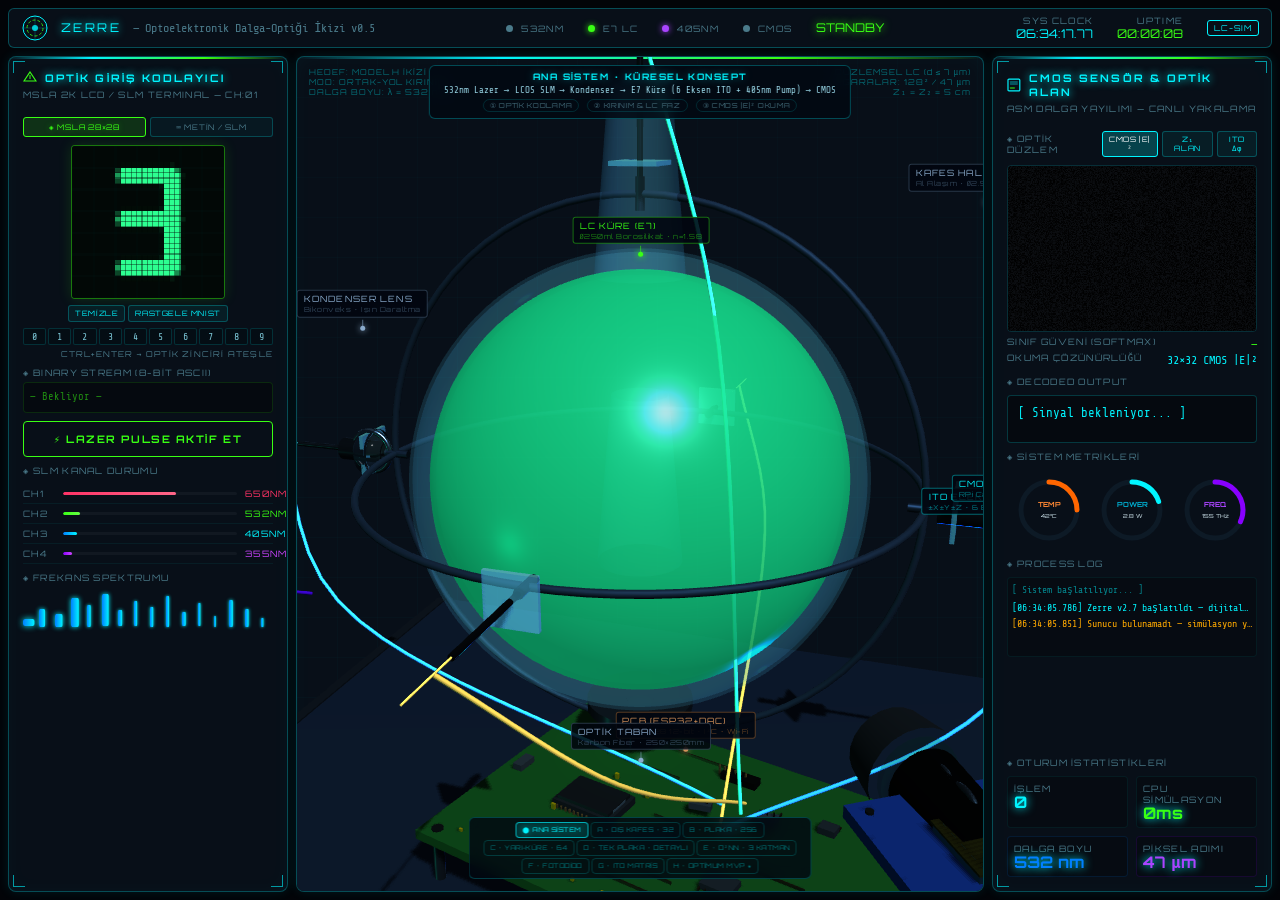
==== commit 3136a60b: "Release v0.5.0: Matched CE-Adam ablation, structural mismatch test, physics fixes, and synced 6-page" ====
--- a/index.html
+++ b/index.html
@@ -115,7 +115,7 @@
         <span class="font-hud text-neonC text-xs tracking-widest" style="text-shadow:0 0 8px #00f5ff;">
           ZERRE
         </span>
-        <span class="font-mono text-xs" style="color:#4a7a8a;">— Optoelektronik Dalga-Optiği İkizi v0.4</span>
+        <span class="font-mono text-xs" style="color:#4a7a8a;">— Optoelektronik Dalga-Optiği İkizi v0.5</span>
       </div>
 
       <!-- Orta: Sistem Durumu -->
@@ -646,7 +646,7 @@
           </div>
           <div class="prop-info-row">
             <span class="prop-info-key">Simülasyon</span>
-            <span class="prop-info-val v-green">MNIST %94,37 ± 0,84 (3 tohum, sim.)</span>
+            <span class="prop-info-val v-green">MNIST %91,07 ± 1,90 kusurlu / %94,67 ± 0,55 nom. (3 tohum, sim.)</span>
           </div>
           <div class="prop-info-row">
             <span class="prop-info-key">Maliyet</span>
